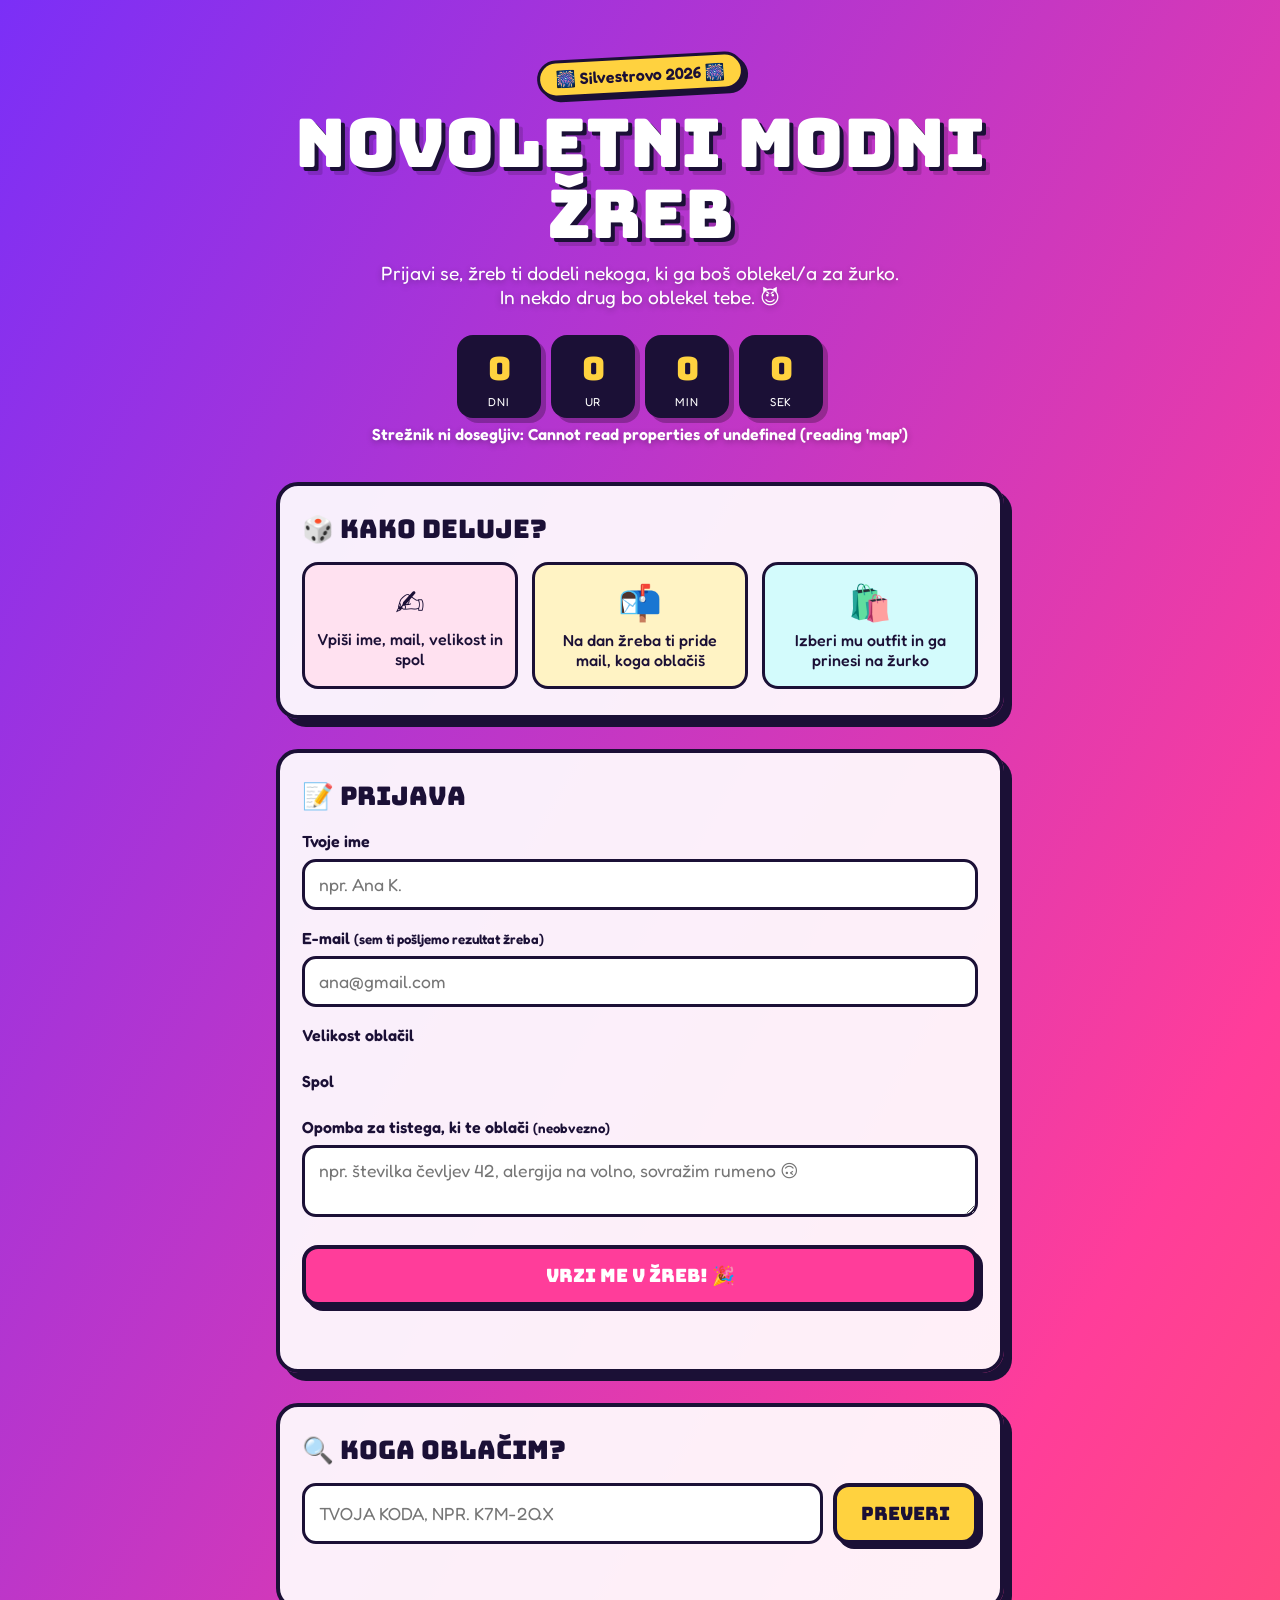
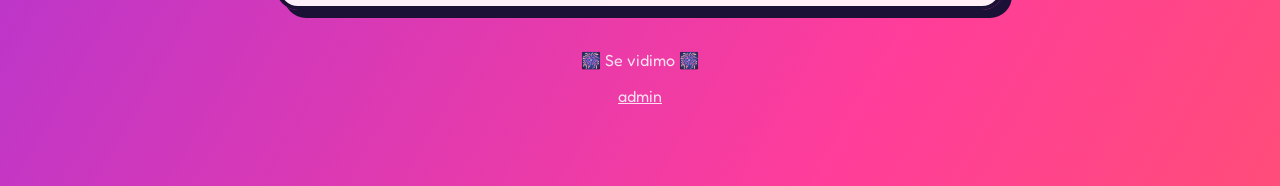
==== htdocs/index.html @ 8cac0d3a "Novoletni modni žreb + mini igra Spopad z nosom - Prijavna stran za žreb oblačil (ime, mail, velikos" ====
<!doctype html>
<html lang="sl">
<head>
  <meta charset="utf-8">
  <meta name="viewport" content="width=device-width, initial-scale=1">
  <title>Novoletni modni žreb</title>
  <link rel="icon" href="data:image/svg+xml,<svg xmlns='http://www.w3.org/2000/svg' viewBox='0 0 100 100'><text y='.9em' font-size='90'>👗</text></svg>">
  <link rel="preconnect" href="https://fonts.googleapis.com">
  <link href="https://fonts.googleapis.com/css2?family=Bungee&family=Fredoka:wght@400;500;600;700&display=swap" rel="stylesheet">
  <link rel="stylesheet" href="style.css">
</head>
<body>
<main>
  <header class="hero">
    <div class="badge">🎆 Silvestrovo 2026 🎆</div>
    <h1 id="title">Novoletni modni žreb</h1>
    <p>Prijavi se, žreb ti dodeli nekoga, ki ga boš oblekel/a za žurko. In nekdo drug bo oblekel tebe. 😈</p>

    <div class="countdown" id="countdown" aria-live="polite">
      <div><b id="cd-d">0</b><small>dni</small></div>
      <div><b id="cd-h">0</b><small>ur</small></div>
      <div><b id="cd-m">0</b><small>min</small></div>
      <div><b id="cd-s">0</b><small>sek</small></div>
    </div>
    <div class="count-label" id="count-label">Do žreba …</div>
  </header>

  <section class="card">
    <h2><span class="emoji">🎲</span> Kako deluje?</h2>
    <div class="steps">
      <div><span class="big">✍️</span>Vpiši ime, mail, velikost in spol</div>
      <div><span class="big">📬</span>Na dan žreba ti pride mail, koga oblačiš</div>
      <div><span class="big">🛍️</span>Izberi mu outfit in ga prinesi na žurko</div>
    </div>
  </section>

  <section class="card" id="register-card">
    <h2><span class="emoji">📝</span> Prijava</h2>

    <form id="register-form" novalidate>
      <label class="field" for="name">Tvoje ime</label>
      <input type="text" id="name" name="name" maxlength="40" placeholder="npr. Ana K." autocomplete="name" required>

      <label class="field" for="email">E-mail <small>(sem ti pošljemo rezultat žreba)</small></label>
      <input type="email" id="email" name="email" maxlength="120" placeholder="ana@gmail.com" autocomplete="email" required>

      <label class="field">Velikost oblačil</label>
      <div class="chips" id="sizes"></div>

      <label class="field">Spol</label>
      <div class="chips gender" id="genders"></div>

      <label class="field" for="note">Opomba za tistega, ki te oblači <small>(neobvezno)</small></label>
      <textarea id="note" name="note" maxlength="140" placeholder="npr. številka čevljev 42, alergija na volno, sovražim rumeno 🙃"></textarea>

      <button class="btn pink full" type="submit">Vrzi me v žreb! 🎉</button>
      <div class="msg error" id="register-msg"></div>
    </form>

    <div id="registered" class="hidden">
      <p style="font-size:1.2rem;margin:0">Super, <b id="reg-name"></b>, si v žrebu! 🥳</p>
      <div class="code-box">
        <div>Tvoja skrivna koda — <b>shrani jo!</b></div>
        <div class="code" id="reg-code"></div>
        <button class="btn cyan small" id="copy-code" type="button">📋 Kopiraj</button>
      </div>
      <p id="mail-note"></p>
      <p>Po žrebu ti pošljemo mail, koga oblačiš. Za vsak primer lahko s to kodo rezultat preveriš tudi spodaj. Koda je shranjena tudi v tem brskalniku.</p>
    </div>

    <div id="closed" class="hidden">
      <p style="font-size:1.2rem;margin:0">🔒 Žreb je že bil izveden, prijave so zaprte.</p>
    </div>
  </section>

  <section class="card">
    <h2><span class="emoji">🔍</span> Koga oblačim?</h2>
    <form class="row" id="result-form">
      <input type="text" id="code" placeholder="Tvoja koda, npr. K7M-2QX" autocomplete="off" style="text-transform:uppercase">
      <button class="btn" type="submit">Preveri</button>
    </form>
    <div class="msg error" id="result-msg"></div>
    <div id="result" class="result hidden"></div>
  </section>

  <footer>
    <p>🎆 Se vidimo <span id="party-date"></span> 🎆</p>
    <p><a href="admin.html">admin</a></p>
  </footer>
</main>

<script src="common.js"></script>
<script>
  spawnFloaters();

  const $ = id => document.getElementById(id);
  let status;
  let timer;

  function store(key, val) {
    try { localStorage.setItem(key, val); } catch {}
  }
  function read(key) {
    try { return localStorage.getItem(key); } catch { return null; }
  }

  function chips(box, name, values) {
    box.innerHTML = values.map((v, i) => `
      <input type="radio" name="${name}" id="${name}-${i}" value="${esc(v)}">
      <label for="${name}-${i}">${name === 'gender' ? GENDER_EMOJI[v] + ' ' : ''}${esc(v)}</label>`).join('');
  }

  function tick() {
    const target = new Date(status.settings.drawDate).getTime();
    let diff = Math.max(0, target - Date.now());
    const d = Math.floor(diff / 864e5); diff -= d * 864e5;
    const h = Math.floor(diff / 36e5); diff -= h * 36e5;
    const m = Math.floor(diff / 6e4); diff -= m * 6e4;
    const s = Math.floor(diff / 1e3);
    $('cd-d').textContent = d; $('cd-h').textContent = h;
    $('cd-m').textContent = m; $('cd-s').textContent = s;
  }

  function renderStatus() {
    $('title').textContent = status.settings.title;
    document.title = status.settings.title;
    $('party-date').textContent = fmtDate(status.settings.partyDate);
    const n = status.count;
    const r = n % 100;
    const ppl = r === 1 ? 'oseba' : r === 2 ? 'osebi' : r === 3 || r === 4 ? 'osebe' : 'oseb';
    if (status.drawDone) {
      $('countdown').classList.add('hidden');
      $('count-label').innerHTML = `🎰 Žreb je izveden! Sodelovalo je <b>${n}</b> ${ppl}. Preveri spodaj, koga oblačiš.`;
      $('register-form').classList.add('hidden');
      if ($('registered').classList.contains('hidden')) $('closed').classList.remove('hidden');
    } else {
      $('count-label').innerHTML = `Do žreba (${fmtDate(status.settings.drawDate)}) · prijavljenih: <b>${n}</b> ${ppl}`;
      clearInterval(timer);
      tick();
      timer = setInterval(tick, 1000);
    }
  }

  async function init() {
    status = await api('status');
    chips($('sizes'), 'size', status.sizes);
    chips($('genders'), 'gender', status.genders);
    renderStatus();

    const saved = read('zreb-code');
    if (saved) {
      $('code').value = saved;
      showRegistered(read('zreb-name') || '', saved);
    }
  }

  function showRegistered(name, code) {
    $('register-form').classList.add('hidden');
    $('closed').classList.add('hidden');
    $('registered').classList.remove('hidden');
    $('reg-name').textContent = name;
    $('reg-code').textContent = code;
  }

  $('register-form').addEventListener('submit', async e => {
    e.preventDefault();
    const f = e.target;
    $('register-msg').textContent = '';
    try {
      const r = await api('register', {
        name: $('name').value,
        email: $('email').value,
        size: f.elements.size.value,
        gender: f.elements.gender.value,
        note: $('note').value,
      });
      store('zreb-code', r.code);
      store('zreb-name', r.name);
      $('code').value = r.code;
      showRegistered(r.name, r.code);
      $('mail-note').innerHTML = r.mailSent
        ? '📬 Potrditev s kodo smo ti poslali na mail (preveri tudi vsiljeno pošto).'
        : '⚠️ Potrditvenega maila nismo mogli poslati — <b>kodo si zapiši</b>. Prijava je vseeno shranjena.';
      confetti();
      status.count++;
      renderStatus();
    } catch (err) {
      $('register-msg').textContent = err.message;
    }
  });

  $('copy-code').addEventListener('click', async () => {
    try {
      await navigator.clipboard.writeText($('reg-code').textContent);
      $('copy-code').textContent = '✅ Kopirano';
    } catch {
      $('copy-code').textContent = 'Označi in kopiraj ročno';
    }
  });

  $('result-form').addEventListener('submit', async e => {
    e.preventDefault();
    $('result-msg').textContent = '';
    $('result').classList.add('hidden');
    try {
      const r = await api('result', { code: $('code').value });
      const box = $('result');
      if (!r.drawDone) {
        box.innerHTML = `<p style="font-size:1.2rem;margin:0">Živjo <b>${esc(r.name)}</b>! ⏳<br>Žreb še ni bil izveden. Vrni se po <b>${esc(fmtDate(r.drawDate))}</b>.</p>`;
      } else {
        const t = r.target;
        box.innerHTML = `
          <div>${esc(r.name)}, ti oblačiš …</div>
          <div class="target">${esc(t.name)}</div>
          <span class="pill">👕 ${esc(t.size)}</span>
          <span class="pill">${GENDER_EMOJI[t.gender] || ''} ${esc(t.gender)}</span>
          ${t.note ? `<p style="margin-top:14px">💬 „${esc(t.note)}”</p>` : ''}
          <p style="margin-top:14px">🤫 Psst — ne povej nikomur!</p>`;
        confetti(80);
      }
      box.classList.remove('hidden');
    } catch (err) {
      $('result-msg').textContent = err.message;
    }
  });

  init().catch(err => { $('count-label').textContent = 'Strežnik ni dosegljiv: ' + err.message; });
</script>
</body>
</html>
---- htdocs/style.css ----
:root {
  --pink: #ff3d9a;
  --yellow: #ffd23f;
  --cyan: #2de2e6;
  --purple: #7b2ff7;
  --orange: #ff7a18;
  --green: #3ddc84;
  --ink: #1b1036;
  --card: rgba(255, 255, 255, 0.92);
  --radius: 22px;
}

* { box-sizing: border-box; }

html, body { margin: 0; }

body {
  font-family: 'Fredoka', system-ui, sans-serif;
  color: var(--ink);
  min-height: 100vh;
  background: linear-gradient(120deg, #7b2ff7, #ff3d9a, #ff7a18, #ffd23f, #2de2e6, #7b2ff7);
  background-size: 400% 400%;
  animation: bg 22s ease infinite;
  overflow-x: hidden;
}

@keyframes bg {
  0% { background-position: 0% 50%; }
  50% { background-position: 100% 50%; }
  100% { background-position: 0% 50%; }
}

/* lebdeča oblačila v ozadju */
.floaters { position: fixed; inset: 0; pointer-events: none; z-index: 0; overflow: hidden; }
.floaters span {
  position: absolute;
  bottom: -80px;
  font-size: 2.6rem;
  opacity: 0.55;
  animation: float linear infinite;
}
@keyframes float {
  to { transform: translateY(-120vh) rotate(360deg); }
}

main {
  position: relative;
  z-index: 1;
  max-width: 760px;
  margin: 0 auto;
  padding: 32px 16px 64px;
}

h1, h2, .display { font-family: 'Bungee', 'Fredoka', sans-serif; font-weight: 400; }

.hero { text-align: center; color: #fff; padding: 24px 0 8px; }
.hero h1 {
  font-size: clamp(2.1rem, 8vw, 4.2rem);
  line-height: 1.05;
  margin: 0 0 12px;
  text-shadow: 4px 4px 0 var(--ink), 8px 8px 0 rgba(0,0,0,.15);
}
.hero p { font-size: 1.2rem; margin: 0 auto; max-width: 520px; text-shadow: 0 2px 6px rgba(0,0,0,.3); }

.badge {
  display: inline-block;
  background: var(--yellow);
  color: var(--ink);
  border: 3px solid var(--ink);
  border-radius: 999px;
  padding: 6px 16px;
  font-weight: 600;
  margin-bottom: 14px;
  transform: rotate(-3deg);
  box-shadow: 4px 4px 0 var(--ink);
}

.countdown {
  display: flex;
  justify-content: center;
  gap: 10px;
  margin: 26px 0 6px;
  flex-wrap: wrap;
}
.countdown div {
  background: var(--ink);
  color: var(--yellow);
  border-radius: 16px;
  padding: 12px 6px 8px;
  width: 84px;
  box-shadow: 5px 5px 0 rgba(0,0,0,.25);
}
.countdown b { display: block; font-family: 'Bungee', sans-serif; font-size: 2rem; font-weight: 400; }
.countdown small { color: #fff; text-transform: uppercase; letter-spacing: .08em; font-size: .72rem; }
.count-label { color: #fff; font-weight: 600; text-shadow: 0 2px 6px rgba(0,0,0,.3); }

.card {
  background: var(--card);
  border: 4px solid var(--ink);
  border-radius: var(--radius);
  box-shadow: 8px 8px 0 var(--ink);
  padding: 26px 22px;
  margin-top: 30px;
}
.card h2 { margin: 0 0 16px; font-size: 1.6rem; }
.card h2 .emoji { font-family: system-ui; }

.steps { display: grid; grid-template-columns: repeat(3, 1fr); gap: 14px; }
.steps div {
  border-radius: 16px;
  padding: 16px 12px;
  text-align: center;
  border: 3px solid var(--ink);
  font-weight: 500;
}
.steps div:nth-child(1) { background: #ffe1f0; }
.steps div:nth-child(2) { background: #fff3c4; }
.steps div:nth-child(3) { background: #d3fbfc; }
.steps .big { font-size: 2.2rem; display: block; margin-bottom: 6px; }

label.field { display: block; font-weight: 600; margin: 18px 0 8px; }

input[type=text], input[type=email], input[type=password], input[type=datetime-local], textarea {
  width: 100%;
  font: inherit;
  font-size: 1.1rem;
  padding: 12px 14px;
  border: 3px solid var(--ink);
  border-radius: 14px;
  background: #fff;
  outline: none;
  transition: box-shadow .15s;
}
input:focus, textarea:focus { box-shadow: 0 0 0 4px var(--cyan); }
textarea { resize: vertical; min-height: 70px; }

.chips { display: flex; flex-wrap: wrap; gap: 10px; }
.chips input { position: absolute; opacity: 0; pointer-events: none; }
.chips label {
  cursor: pointer;
  padding: 10px 18px;
  border: 3px solid var(--ink);
  border-radius: 999px;
  background: #fff;
  font-weight: 600;
  font-size: 1.05rem;
  transition: transform .1s, background .15s;
  user-select: none;
}
.chips label:hover { transform: translateY(-2px); }
.chips input:checked + label { background: var(--pink); color: #fff; box-shadow: 3px 3px 0 var(--ink); }
.chips.gender input:checked + label { background: var(--purple); }
.chips input:focus-visible + label { box-shadow: 0 0 0 4px var(--cyan); }

.btn {
  display: inline-block;
  font: inherit;
  font-family: 'Bungee', sans-serif;
  font-size: 1.15rem;
  color: var(--ink);
  background: var(--yellow);
  border: 4px solid var(--ink);
  border-radius: 16px;
  padding: 14px 24px;
  margin-top: 24px;
  cursor: pointer;
  box-shadow: 5px 5px 0 var(--ink);
  transition: transform .08s, box-shadow .08s;
}
.btn:hover { transform: translate(-1px, -1px); box-shadow: 6px 6px 0 var(--ink); }
.btn:active { transform: translate(4px, 4px); box-shadow: 1px 1px 0 var(--ink); }
.btn:disabled { opacity: .5; cursor: not-allowed; transform: none; }
.btn.full { width: 100%; }
.btn.pink { background: var(--pink); color: #fff; }
.btn.cyan { background: var(--cyan); }
.btn.small { font-size: .85rem; padding: 8px 14px; margin-top: 0; box-shadow: 3px 3px 0 var(--ink); border-width: 3px; }
.btn.danger { background: #ff5b5b; color: #fff; }

.msg { margin-top: 14px; font-weight: 600; min-height: 1.4em; }
.msg.error { color: #d1004f; }

.code-box {
  margin-top: 18px;
  text-align: center;
  background: var(--ink);
  color: #fff;
  border-radius: 18px;
  padding: 22px 16px;
}
.code-box .code {
  font-family: 'Bungee', sans-serif;
  font-size: clamp(2rem, 9vw, 3rem);
  color: var(--yellow);
  letter-spacing: .08em;
  margin: 8px 0;
  user-select: all;
}

.result {
  margin-top: 18px;
  border-radius: 18px;
  padding: 22px;
  text-align: center;
  border: 3px dashed var(--ink);
  background: #fff7d6;
}
.result .target {
  font-family: 'Bungee', sans-serif;
  font-size: clamp(1.8rem, 8vw, 2.8rem);
  color: var(--pink);
  margin: 6px 0 12px;
  text-shadow: 2px 2px 0 var(--ink);
}
.pill {
  display: inline-block;
  background: var(--cyan);
  border: 3px solid var(--ink);
  border-radius: 999px;
  padding: 4px 14px;
  margin: 4px;
  font-weight: 700;
}

.row { display: flex; gap: 10px; align-items: stretch; }
.row input { flex: 1; }
.row .btn { margin-top: 0; }

.hidden { display: none !important; }

footer { text-align: center; color: #fff; margin-top: 40px; opacity: .85; }
footer a { color: #fff; }

/* confetti */
.confetti {
  position: fixed;
  top: -20px;
  width: 10px;
  height: 16px;
  z-index: 50;
  pointer-events: none;
  animation: fall linear forwards;
}
@keyframes fall {
  to { transform: translateY(110vh) rotate(720deg); }
}

/* admin */
.stats { display: grid; grid-template-columns: repeat(auto-fit, minmax(140px, 1fr)); gap: 14px; }
.stat {
  border: 3px solid var(--ink);
  border-radius: 16px;
  padding: 14px;
  background: #fff;
}
.stat b { font-family: 'Bungee', sans-serif; font-weight: 400; font-size: 2.4rem; display: block; color: var(--purple); }
.bars { display: grid; gap: 8px; }
.bar { display: grid; grid-template-columns: 60px 1fr 34px; align-items: center; gap: 10px; font-weight: 600; }
.bar .track { height: 16px; border: 2px solid var(--ink); border-radius: 999px; overflow: hidden; background: #fff; }
.bar .fill { height: 100%; background: var(--pink); }
.bar.g .fill { background: var(--purple); }

table { width: 100%; border-collapse: collapse; font-size: 1rem; }
th, td { text-align: left; padding: 10px 8px; border-bottom: 2px solid #eee; vertical-align: middle; }
th { font-family: 'Bungee', sans-serif; font-weight: 400; font-size: .85rem; }
td.note { color: #555; font-size: .9rem; }
.table-wrap { overflow-x: auto; }

.grid2 { display: grid; grid-template-columns: 1fr 1fr; gap: 14px; }

@media (max-width: 600px) {
  .steps, .grid2 { grid-template-columns: 1fr; }
  .card { padding: 20px 16px; box-shadow: 5px 5px 0 var(--ink); }
  .countdown div { width: 70px; }
  .row { flex-direction: column; }
}

@media (prefers-reduced-motion: reduce) {
  body, .floaters span { animation: none; }
}
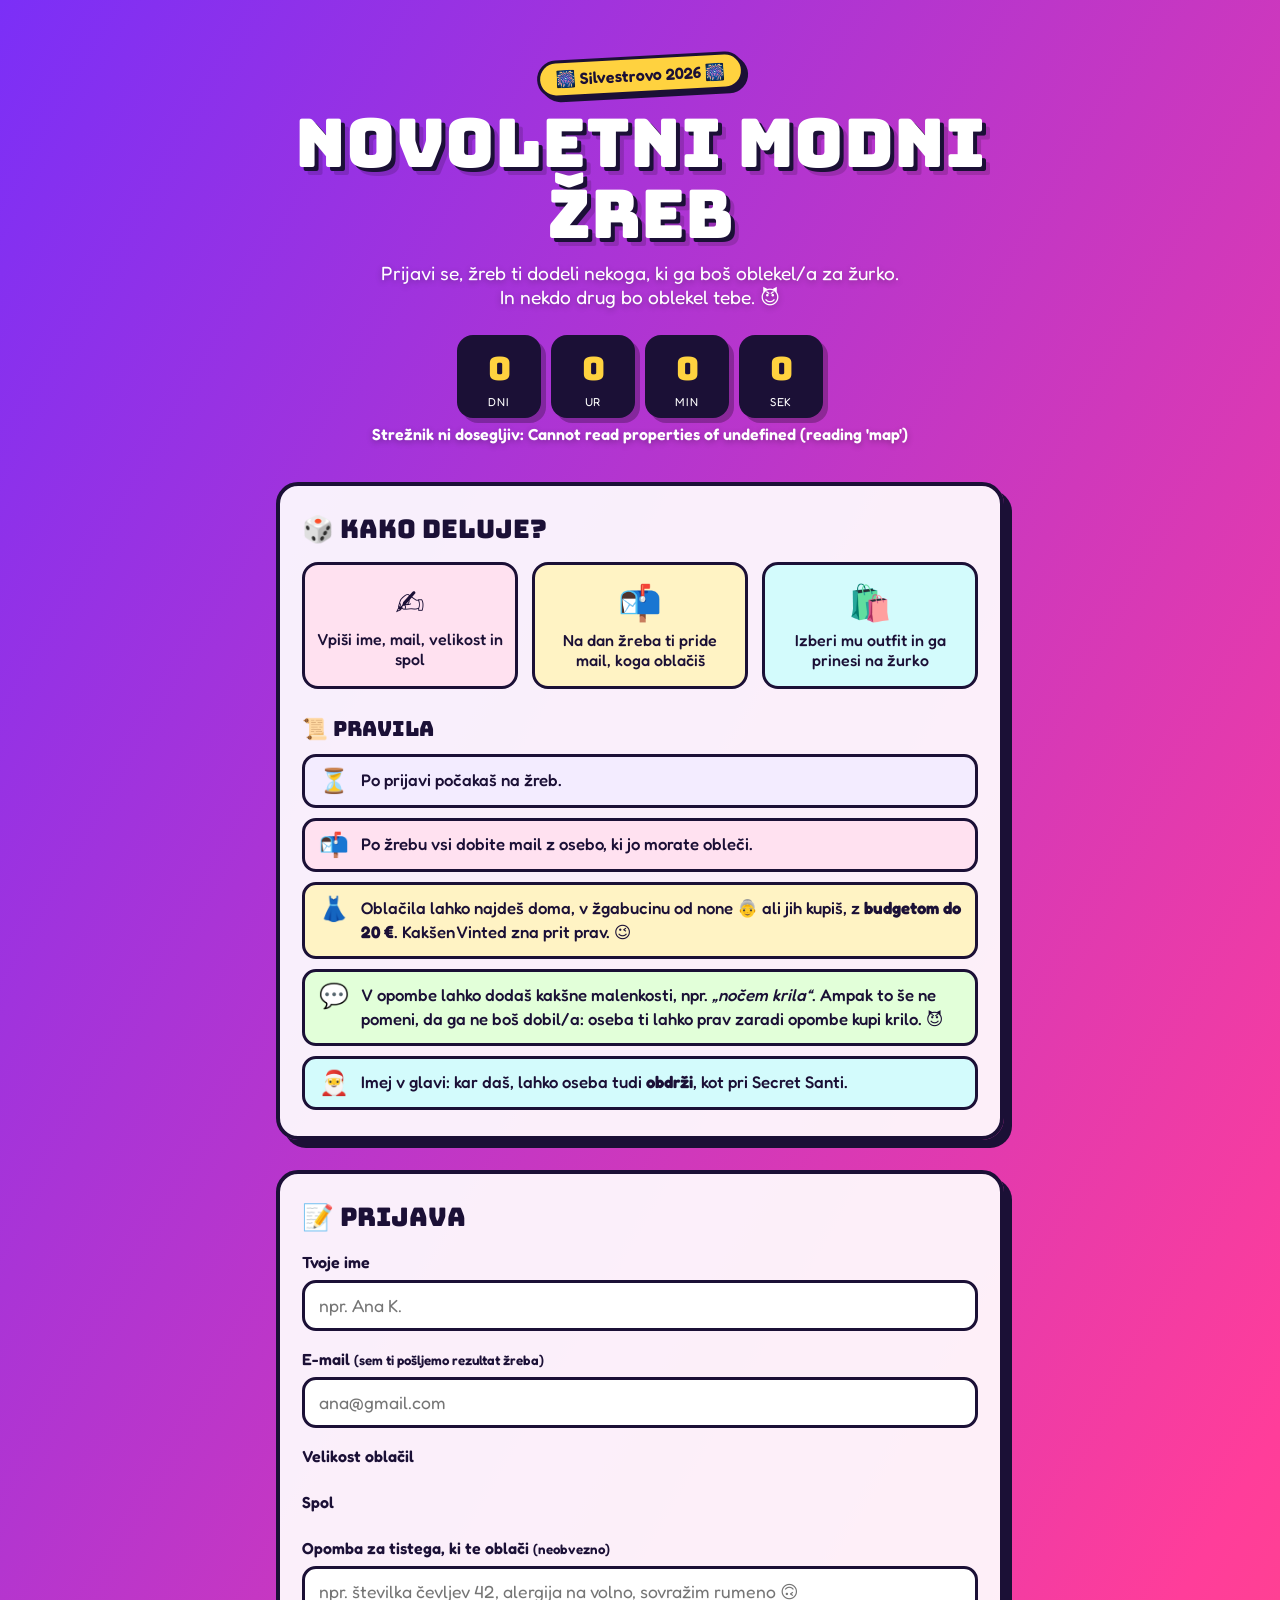
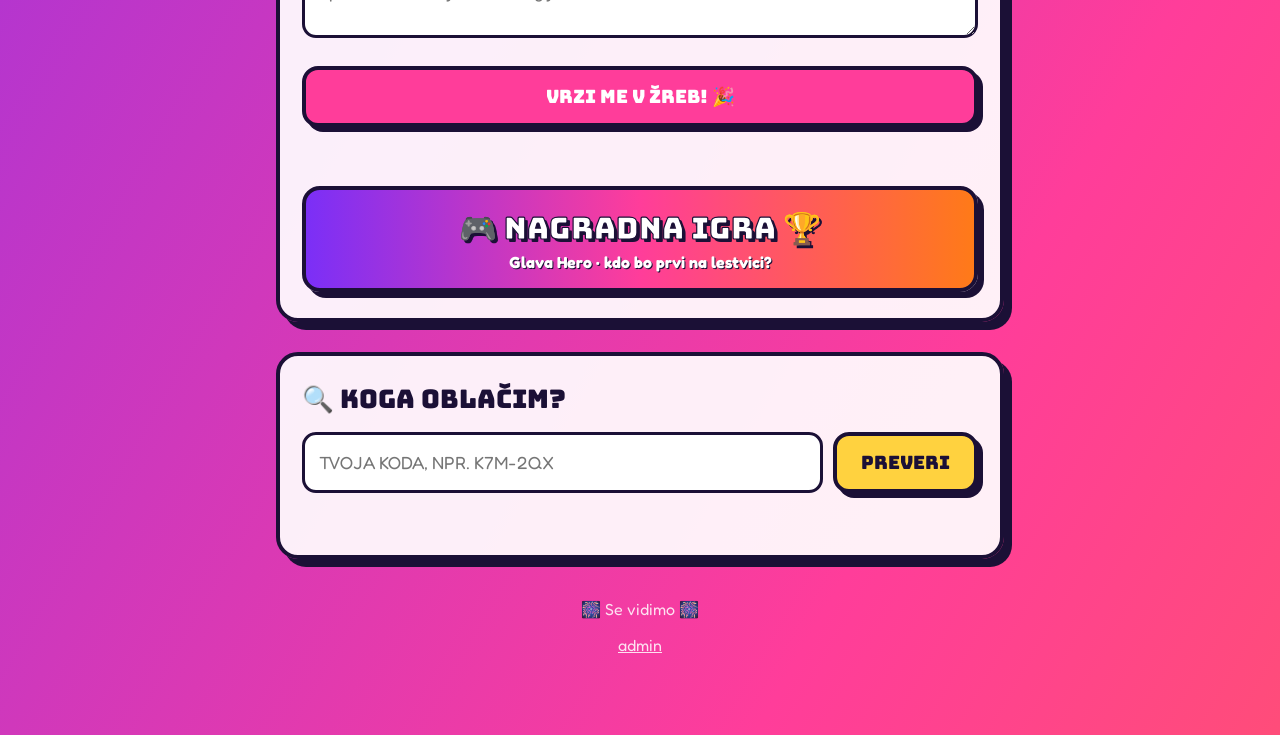
==== commit 45462e45: "Nagradna igra Glava Hero z lestvico, pravila, PHP različica - Prijava z mailom, samodejni maili po ž" ====
--- a/htdocs/index.html
+++ b/htdocs/index.html
@@ -32,6 +32,15 @@
       <div><span class="big">📬</span>Na dan žreba ti pride mail, koga oblačiš</div>
       <div><span class="big">🛍️</span>Izberi mu outfit in ga prinesi na žurko</div>
     </div>
+
+    <h3 class="rules-title">📜 Pravila</h3>
+    <ul class="rules">
+      <li><span>⏳</span><p>Po prijavi počakaš na žreb.</p></li>
+      <li><span>📬</span><p>Po žrebu vsi dobite mail z osebo, ki jo morate obleči.</p></li>
+      <li><span>👗</span><p>Oblačila lahko najdeš doma, v žgabucinu od none 👵 ali jih kupiš, z <b>budgetom do 20 €</b>. Kakšen Vinted zna prit prav. 😉</p></li>
+      <li><span>💬</span><p>V opombe lahko dodaš kakšne malenkosti, npr. <i>„nočem krila“</i>. Ampak to še ne pomeni, da ga ne boš dobil/a: oseba ti lahko prav zaradi opombe kupi krilo. 😈</p></li>
+      <li><span>🎅</span><p>Imej v glavi: kar daš, lahko oseba tudi <b>obdrži</b>, kot pri Secret Santi.</p></li>
+    </ul>
   </section>
 
   <section class="card" id="register-card">
@@ -71,6 +80,11 @@
     <div id="closed" class="hidden">
       <p style="font-size:1.2rem;margin:0">🔒 Žreb je že bil izveden, prijave so zaprte.</p>
     </div>
+
+    <a class="btn-game" href="igra/">
+      <span class="btn-game-main">🎮 NAGRADNA IGRA 🏆</span>
+      <span class="btn-game-sub">Glava Hero · kdo bo prvi na lestvici?</span>
+    </a>
   </section>
 
   <section class="card">
--- a/htdocs/style.css
+++ b/htdocs/style.css
@@ -117,6 +117,27 @@
 .steps div:nth-child(2) { background: #fff3c4; }
 .steps div:nth-child(3) { background: #d3fbfc; }
 .steps .big { font-size: 2.2rem; display: block; margin-bottom: 6px; }
+
+.rules-title { font-family: 'Bungee', sans-serif; font-weight: 400; font-size: 1.3rem; margin: 26px 0 12px; }
+.rules { list-style: none; margin: 0; padding: 0; display: grid; gap: 10px; }
+.rules li {
+  display: flex;
+  gap: 12px;
+  align-items: flex-start;
+  background: #f3ecff;
+  border: 3px solid var(--ink);
+  border-radius: 14px;
+  padding: 12px 14px;
+  font-weight: 500;
+  font-size: 1.05rem;
+  line-height: 1.4;
+}
+.rules li:nth-child(2) { background: #ffe1f0; }
+.rules li:nth-child(3) { background: #fff3c4; }
+.rules li:nth-child(4) { background: #e2ffd9; }
+.rules li:nth-child(5) { background: #d3fbfc; }
+.rules li span { font-size: 1.5rem; line-height: 1; flex-shrink: 0; }
+.rules li p { margin: 0; }
 
 label.field { display: block; font-weight: 600; margin: 18px 0 8px; }
 
@@ -176,6 +197,50 @@
 .btn.small { font-size: .85rem; padding: 8px 14px; margin-top: 0; box-shadow: 3px 3px 0 var(--ink); border-width: 3px; }
 .btn.danger { background: #ff5b5b; color: #fff; }
 
+/* nagradna igra: mavrični, bleščeč gumb */
+.btn-game {
+  position: relative;
+  display: block;
+  overflow: hidden;
+  margin-top: 22px;
+  padding: 18px 16px 16px;
+  text-align: center;
+  text-decoration: none;
+  color: #fff;
+  border: 4px solid var(--ink);
+  border-radius: 18px;
+  box-shadow: 6px 6px 0 var(--ink);
+  background: linear-gradient(90deg, #7b2ff7, #ff3d9a, #ff7a18, #ffd23f, #3ddc84, #2de2e6, #7b2ff7);
+  background-size: 300% 100%;
+  animation: game-bg 4s linear infinite, game-wobble 2.4s ease-in-out infinite;
+  transition: transform .08s, box-shadow .08s;
+}
+.btn-game::after {
+  content: '';
+  position: absolute;
+  top: 0; bottom: 0; left: -60%;
+  width: 40%;
+  background: linear-gradient(100deg, transparent, rgba(255,255,255,.65), transparent);
+  transform: skewX(-20deg);
+  animation: game-shine 2.6s ease-in-out infinite;
+}
+.btn-game:hover { box-shadow: 8px 8px 0 var(--ink); }
+.btn-game:active { transform: translate(5px, 5px) !important; box-shadow: 1px 1px 0 var(--ink); }
+.btn-game-main {
+  display: block;
+  font-family: 'Bungee', sans-serif;
+  font-size: clamp(1.35rem, 6vw, 1.9rem);
+  text-shadow: 3px 3px 0 var(--ink);
+  -webkit-text-stroke: 1.2px var(--ink);
+}
+.btn-game-sub { display: block; margin-top: 4px; font-weight: 700; text-shadow: 1px 1px 0 var(--ink); }
+@keyframes game-bg { to { background-position: 300% 0; } }
+@keyframes game-wobble {
+  0%, 100% { transform: rotate(-1.2deg) scale(1); }
+  50% { transform: rotate(1.2deg) scale(1.03); }
+}
+@keyframes game-shine { 0% { left: -60%; } 60%, 100% { left: 130%; } }
+
 .msg { margin-top: 14px; font-weight: 600; min-height: 1.4em; }
 .msg.error { color: #d1004f; }
 
@@ -275,5 +340,5 @@
 }
 
 @media (prefers-reduced-motion: reduce) {
-  body, .floaters span { animation: none; }
-}
+  body, .floaters span, .btn-game, .btn-game::after { animation: none; }
+}
